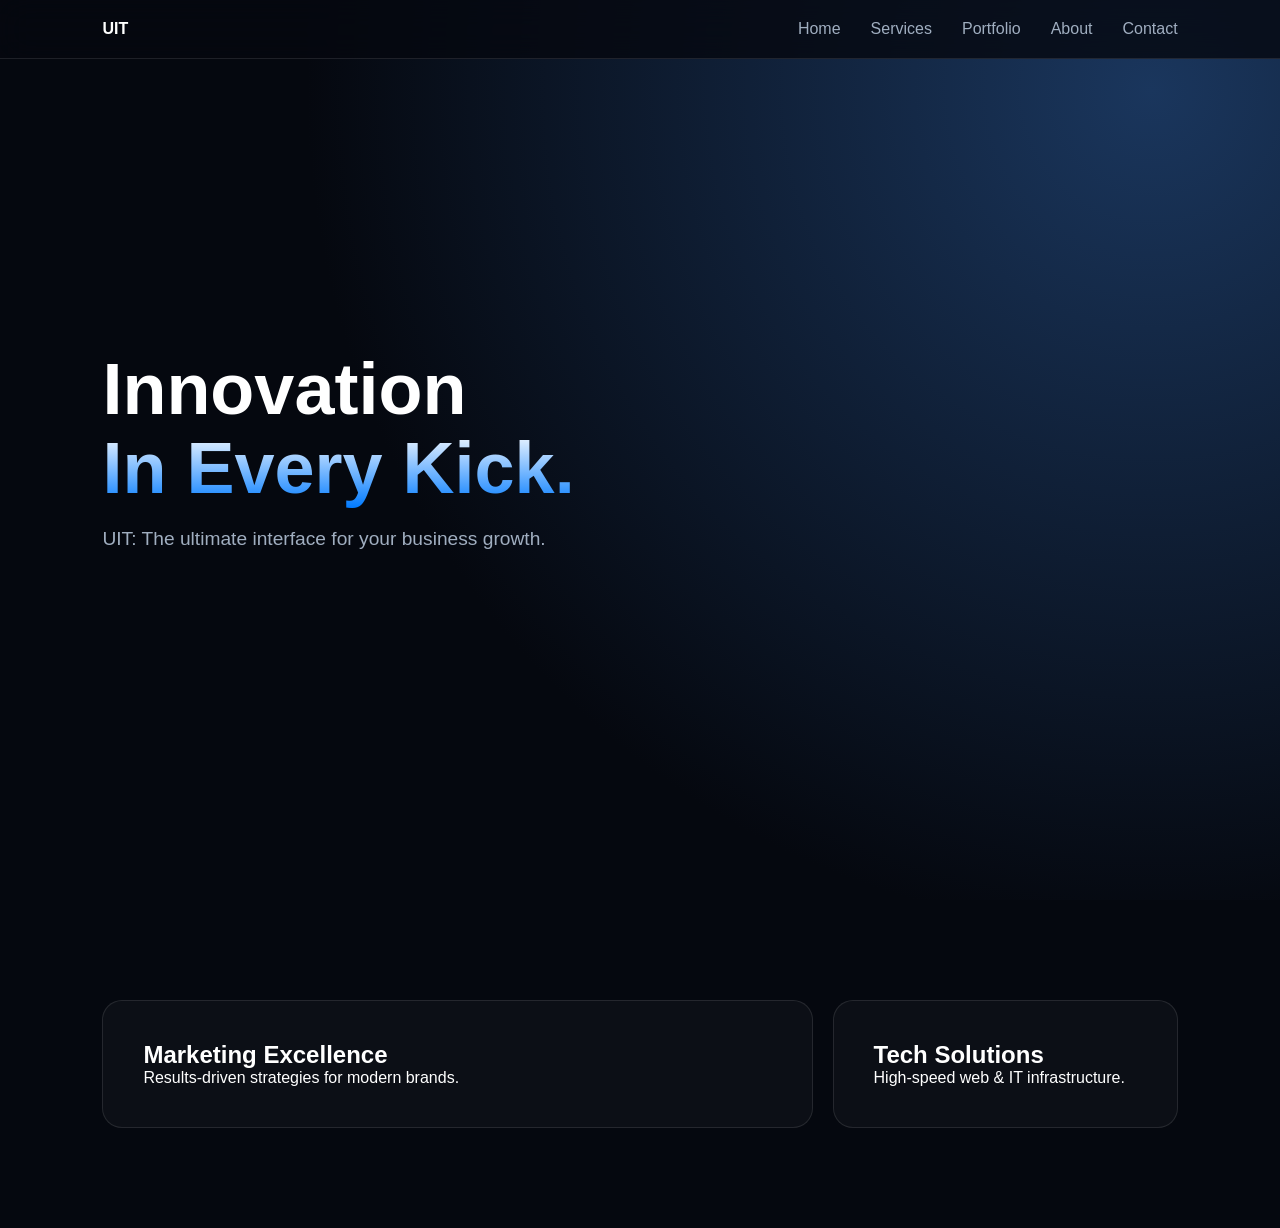
==== index.html @ 74d69ce3 "Add files via upload Initial UIT website" ====
<!DOCTYPE html>
<html lang="en">
<head>
    <meta charset="UTF-8">
    <title>UIT | Innovation in Motion</title>
    <link rel="stylesheet" href="style.css">
</head>
<body>
    <nav>
        <div class="logo"><strong>UIT</strong></div>
        <ul class="nav-links">
            <li><a href="index.html">Home</a></li>
            <li><a href="services.html">Services</a></li>
            <li><a href="portfolio.html">Portfolio</a></li>
            <li><a href="about.html">About</a></li>
            <li><a href="contact.html">Contact</a></li>
        </ul>
    </nav>

    <header class="hero">
        <div class="hero-content">
            <h1>Innovation<br>In Every Kick.</h1>
            <p style="color:var(--text-dim); margin-top:20px; font-size:1.2rem;">UIT: The ultimate interface for your business growth.</p>
        </div>
        
    </header>

    <section id="next" class="bento-grid reveal">
        <div class="card wide"><h2>Marketing Excellence</h2><p>Results-driven strategies for modern brands.</p></div>
        <div class="card"><h2>Tech Solutions</h2><p>High-speed web & IT infrastructure.</p></div>
    </section>

    <script>
        function kickOff() {
            document.getElementById('kickPlayer').classList.add('kick-away');
            setTimeout(() => { document.getElementById('next').scrollIntoView(); }, 600);
        }
        window.addEventListener('scroll', () => {
            const reveals = document.querySelectorAll('.reveal');
            reveals.forEach(r => {
                let windowHeight = window.innerHeight;
                let revealTop = r.getBoundingClientRect().top;
                if (revealTop < windowHeight - 150) { r.classList.add('active'); }
            });
        });
    </script>
</body>
</html>
---- style.css ----
/* UIT 2026 PREMIUM DARK THEME */
:root {
    --bg-dark: #05080f;
    --card-bg: rgba(255, 255, 255, 0.03);
    --border: rgba(255, 255, 255, 0.1);
    --primary-blue: #007aff; /* Electric Blue */
    --accent-glow: rgba(0, 122, 255, 0.3);
    --text-main: #ffffff;
    --text-dim: #a0aec0;
}

* { margin: 0; padding: 0; box-sizing: border-box; font-family: 'Segoe UI', sans-serif; }

body {
    background-color: var(--bg-dark);
    color: var(--text-main);
    overflow-x: hidden;
    scroll-behavior: smooth;
}

/* SCROLL REVEAL ANIMATION SETUP */
.reveal {
    opacity: 0;
    transform: translateY(30px);
    transition: all 0.8s ease-out;
}

.reveal.active {
    opacity: 1;
    transform: translateY(0);
}

/* NAVBAR */
nav {
    display: flex;
    justify-content: space-between;
    padding: 20px 8%;
    background: rgba(5, 8, 15, 0.8);
    backdrop-filter: blur(15px);
    position: fixed;
    width: 100%;
    top: 0;
    z-index: 1000;
    border-bottom: 1px solid var(--border);
}

.nav-links { display: flex; list-style: none; gap: 30px; }
.nav-links a { 
    text-decoration: none; color: var(--text-dim); 
    font-weight: 500; transition: 0.3s;
}
.nav-links a:hover { color: var(--primary-blue); }

/* HERO SECTION */
.hero {
    height: 100vh;
    display: flex;
    align-items: center;
    padding: 0 8%;
    background: radial-gradient(circle at 90% 10%, #1a365d 0%, #05080f 60%);
}

.hero h1 {
    font-size: 4.5rem;
    line-height: 1.1;
    background: linear-gradient(to bottom, #fff 50%, var(--primary-blue));
    -webkit-background-clip: text;
    -webkit-text-fill-color: transparent;
}






/* GLASS CARDS (BENTO GRID) */
.bento-grid {
    display: grid;
    grid-template-columns: repeat(3, 1fr);
    gap: 20px;
    padding: 100px 8%;
}

.card {
    background: var(--card-bg);
    border: 1px solid var(--border);
    padding: 40px;
    border-radius: 20px;
    transition: 0.4s;
}

.card:hover {
    background: rgba(0, 122, 255, 0.05);
    border-color: var(--primary-blue);
    box-shadow: 0 0 30px var(--accent-glow);
}

.wide { grid-column: span 2; }
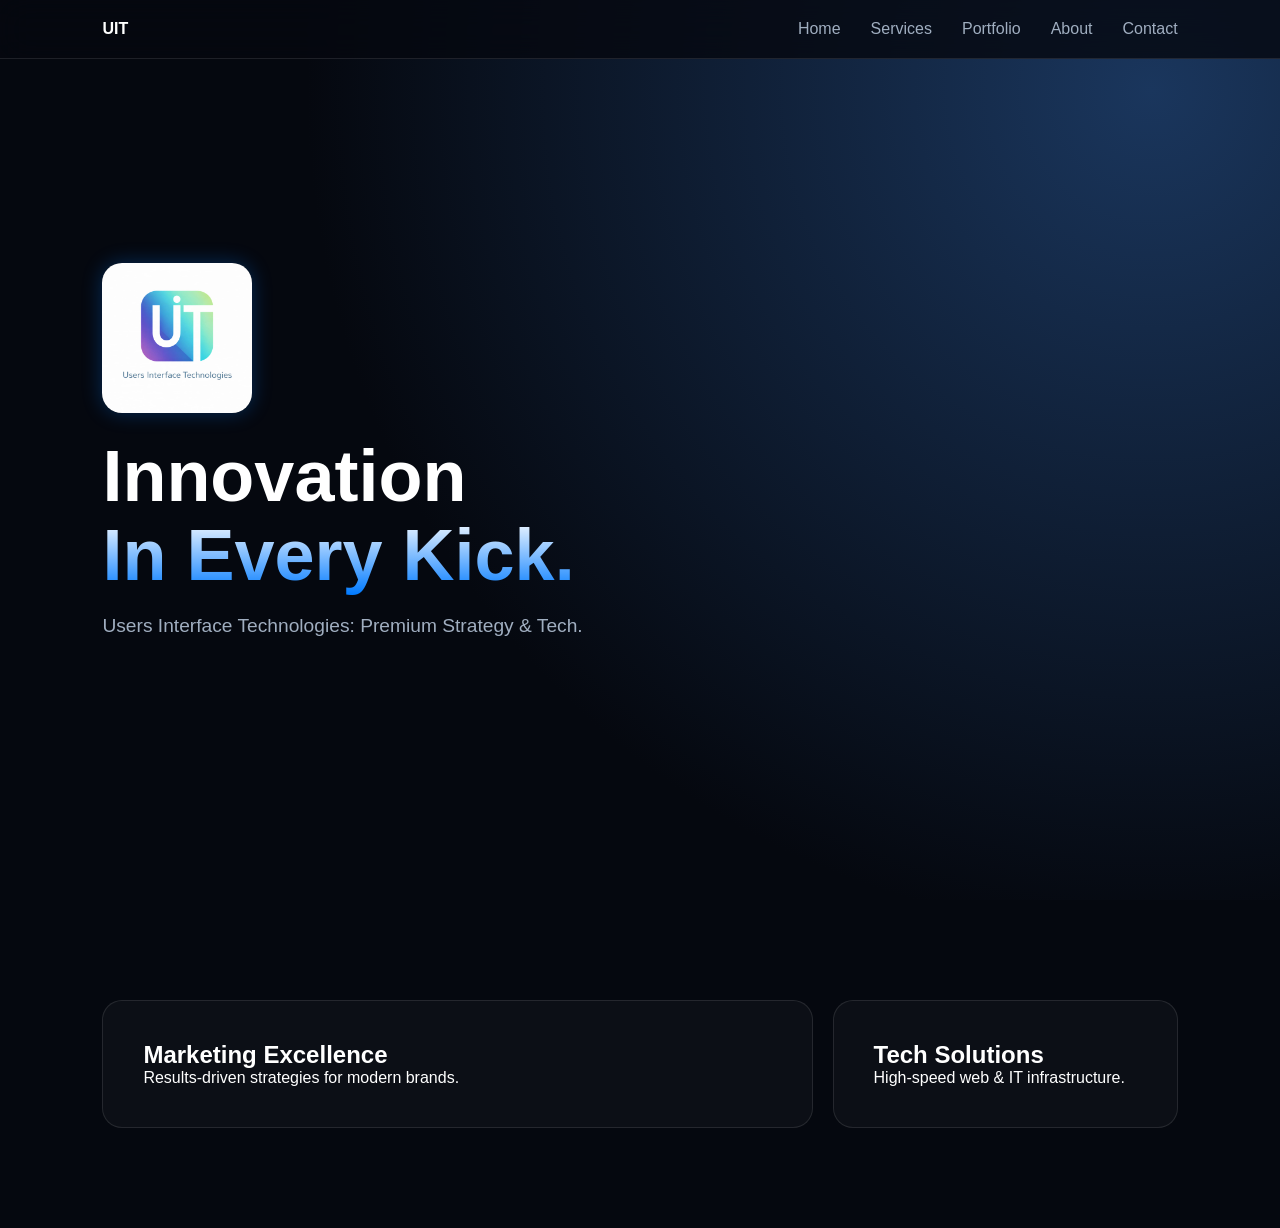
==== commit ad5193fa: "Add files via upload" ====
--- a/index.html
+++ b/index.html
@@ -3,6 +3,7 @@
 <head>
     <meta charset="UTF-8">
     <title>UIT | Innovation in Motion</title>
+    <link rel="icon" type="image/jpeg" href="logo.jpg.jpeg">
     <link rel="stylesheet" href="style.css">
 </head>
 <body>
@@ -19,8 +20,9 @@
 
     <header class="hero">
         <div class="hero-content">
+            <img src="logo.jpg.jpeg" alt="UIT Logo Large" style="width: 150px; margin-bottom: 20px; border-radius: 20px; box-shadow: 0 0 20px var(--accent-glow);">
             <h1>Innovation<br>In Every Kick.</h1>
-            <p style="color:var(--text-dim); margin-top:20px; font-size:1.2rem;">UIT: The ultimate interface for your business growth.</p>
+            <p style="color:var(--text-dim); margin-top:20px; font-size:1.2rem;">Users Interface Technologies: Premium Strategy & Tech.</p>
         </div>
         
     </header>
